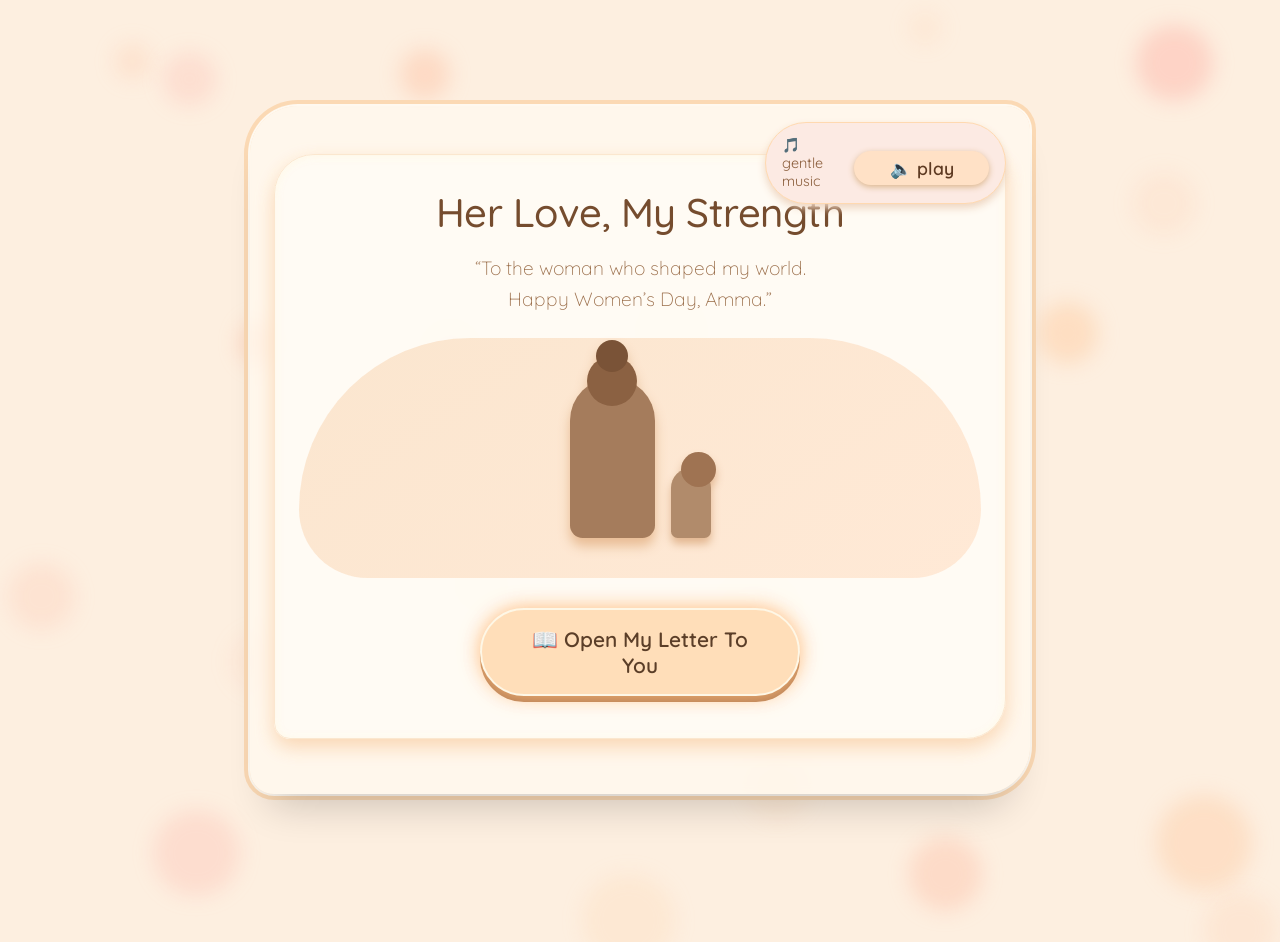
==== index.html @ 69a69ead "Final commit" ====
<!DOCTYPE html>
<html lang="en">
<head>
  <meta charset="UTF-8">
  <meta name="viewport" content="width=device-width, initial-scale=1.0">
  <title>Her Love, My Strength · Digital Storybook</title>
  <link rel="preconnect" href="https://fonts.googleapis.com">
  <link rel="preconnect" href="https://fonts.gstatic.com" crossorigin>
  <link href="https://fonts.googleapis.com/css2?family=Quicksand:wght@300;400;500;600;700&display=swap" rel="stylesheet">
  <link rel="stylesheet" href="style.css">
</head>
<body>
  <div class="floating-particles" id="particles"></div>

  <div class="storybook">
    <!-- Music Toggle -->
    <div class="music-toggle">
      <span>🎵 gentle music</span>
      <button id="musicToggleBtn">🔈 play</button>
    </div>

    <!-- Pages Container -->
    <div class="pages-container" id="pagesContainer">
      <!-- LANDING PAGE (Cover) -->
      <div class="page active-page" id="page0">
        <div class="landing">
          <h1 class="title">Her Love, My Strength</h1>
          <div class="subtitle">“To the woman who shaped my world.<br>Happy Women’s Day, Amma.”</div>
          <div class="silhouette scene-cover mother-child-base glow">
            <div class="mother-fig"></div>
            <div class="child-fig" style="height:70px; width:40px;"></div>
          </div>
          <button class="glowing-btn" id="openBookBtn">📖 Open My Letter To You</button>
        </div>
      </div>

      <!-- PAGE 1 – My First Home -->
      <div class="page" id="page1">
        <h2 class="page-title">✧ My First Home</h2>
        <div class="silhouette mother-child-base">
          <div class="mother-fig"></div>
          <div class="child-fig baby-fig"></div>
        </div>
        <div class="story-text">“Before I knew the world, before I knew words, before I knew right from wrong… I knew one thing. Your arms were my first home.”</div>
        <div class="question">💬 What is one thing you remember about me as a baby?</div>
        <input type="text" id="q1" class="memory-input" placeholder="Type your memory here...">
        <button class="next-page-btn" data-next="2">Turn the page →</button>
      </div>

      <!-- PAGE 2 – The Woman Behind My Childhood -->
      <div class="page" id="page2">
        <h2 class="page-title">✧ The Woman Behind My Childhood</h2>
        <div class="silhouette mother-child-base cooking-scene">
          <div class="mother-fig"></div>
          <div class="table-prop"></div>
          <div class="child-fig studying-child"></div>
        </div>
        <div class="story-text">“You were always there. Packing lunches. Fixing uniforms. Helping with homework. But I realize now… you were doing a hundred things while making it look effortless.”</div>
        <div class="question">🌟 Which moment of my childhood made you feel the proudest?</div>
        <input type="text" id="q2" class="memory-input" placeholder="Share a proud memory...">
        <button class="next-page-btn" data-next="3">Turn the page →</button>
      </div>

      <!-- PAGE 3 – My First Teacher -->
      <div class="page" id="page3">
        <h2 class="page-title">✧ My First Teacher</h2>
        <div class="silhouette mother-child-base teacher-scene">
          <div class="mother-fig teaching-mother"></div>
          <div class="book-prop"></div>
          <div class="child-fig learning-child"></div>
        </div>
        <div class="story-text">“You didn't just raise me. You taught me kindness. Patience. Strength. Some lessons were spoken. Some were simply shown.”</div>
        <div class="question">📘 What lesson did you always hope I would learn?</div>
        <input type="text" id="q3" class="memory-input" placeholder="The most important lesson...">
        <button class="next-page-btn" data-next="4">Turn the page →</button>
      </div>

      <!-- PAGE 4 – The Silent Sacrifices -->
      <div class="page" id="page4">
        <h2 class="page-title">✧ The Silent Sacrifices</h2>
        <div class="silhouette">
          <div class="night-scene glow">
            <div class="mother-silhouette-night"></div>
            <div class="child-sleeping"></div>
          </div>
        </div>
        <div class="story-text">“There were things I didn't see. The worries. The sacrifices. The quiet strength. But today I know… your love built my life.”</div>
        <div class="question">🌙 What was the hardest moment while raising me?</div>
        <input type="text" id="q4" class="memory-input" placeholder="Share a difficult moment...">
        <button class="next-page-btn" data-next="5">Turn the page →</button>
      </div>

      <!-- PAGE 5 – Growing Up -->
      <div class="page" id="page5">
        <h2 class="page-title">✧ Growing Up</h2>
        <div class="silhouette mother-child-base growth-scene">
          <div class="mother-fig"></div>
          <div class="child-fig grown-child"></div>
        </div>
        <div class="story-text">“You watched me grow. From small steps to big dreams. Even today… you still stand behind me.”</div>
        <div class="question">🌱 What is one dream you always had for me?</div>
        <input type="text" id="q5" class="memory-input" placeholder="Your dreams for me...">
        <button class="next-page-btn" data-next="6">Turn the page →</button>
      </div>

      <!-- PAGE 6 – The Strength of a Woman -->
      <div class="page" id="page6">
        <h2 class="page-title">✧ The Strength of a Woman</h2>
        <div class="silhouette">
          <div class="mother-fig strong-mother golden-glow"></div>
        </div>
        <div class="story-text">“You are not just my mother. You are strength. Patience. Love. And every day you show me what a strong woman truly means.”</div>
        <div class="question">⚡ What advice would you give me for life?</div>
        <input type="text" id="q6" class="memory-input" placeholder="Your life advice...">
        <button class="next-page-btn" data-next="7">Turn the page →</button>
      </div>

      <!-- PAGE 7 – Thank You -->
      <div class="page" id="page7">
        <h2 class="page-title">✧ Thank You</h2>
        <div class="silhouette mother-child-base sunset-scene">
          <div class="mother-fig"></div>
          <div class="child-fig"></div>
          <div class="sunset-glow"></div>
        </div>
        <div class="story-text">“Thank you for every hug. Every scolding. Every lesson. Every sacrifice. Everything I am today has your love in it.”</div>
        <div class="question">💫 If you had to describe me in three words, what would they be?</div>
        <input type="text" id="q7" class="memory-input" placeholder="Three words that describe me...">
        <button class="next-page-btn" data-next="8">Turn the page →</button>
      </div>

      <!-- FINAL PAGE – Women's Day Message -->
      <div class="page" id="page8">
        <h2 class="final-title">Amma,</h2>
        <div class="silhouette mother-child-base final-scene glow">
          <div class="mother-fig"></div>
          <div class="child-fig"></div>
          <div class="golden-heart"></div>
        </div>
        <div class="final-message">“Today the world celebrates women. But in my world… you have always been the greatest one. Happy Women's Day. Thank you for being my strength, my guide, and my forever home.”</div>
        <button id="sendLoveBtn" class="send-love-btn">💌 Send My Love</button>
        <div id="loveAnimation" class="love-animation-container"></div>
        <button id="spotifySongBtn" class="spotify-button">🎧 Listen to Our Song</button>
        <p class="inspiration-message">You are my inspiration.</p>
      </div>
    </div>
  </div>

  <audio id="bgMusic" loop preload="auto">
    <source src="https://www.soundhelix.com/examples/mp3/SoundHelix-Song-2.mp3" type="audio/mpeg">
  </audio>

  <script src="script.js"></script>
</body>
</html>
---- style.css ----
/* style.css - Digital Storybook for Amma */

* {
  margin: 0;
  padding: 0;
  box-sizing: border-box;
}

body {
  font-family: 'Quicksand', sans-serif;
  background: #fdefe0;
  display: flex;
  justify-content: center;
  align-items: center;
  min-height: 100vh;
  margin: 0;
  padding: 16px;
  transition: background 0.5s ease;
  position: relative;
  overflow-x: hidden;
}

/* Floating Particles Animation */
.floating-particles {
  position: fixed;
  top: 0;
  left: 0;
  width: 100%;
  height: 100%;
  pointer-events: none;
  z-index: 0;
}

.particle {
  position: absolute;
  background: rgba(255, 223, 186, 0.25);
  border-radius: 50%;
  filter: blur(10px);
  animation: float 12s infinite ease-in-out;
}

@keyframes float {
  0% { transform: translateY(0px) translateX(0); }
  50% { transform: translateY(-30px) translateX(15px); }
  100% { transform: translateY(0px) translateX(0); }
}

/* Main Storybook Container */
.storybook {
  max-width: 780px;
  width: 100%;
  background: rgba(255, 250, 240, 0.75);
  backdrop-filter: blur(4px);
  border-radius: 48px 24px 48px 24px;
  box-shadow: 0 30px 40px -20px rgba(0,0,0,0.2), 0 0 0 2px #fff9f0, 0 0 0 6px #fbd9b4;
  padding: 32px 24px;
  position: relative;
  z-index: 10;
  transition: box-shadow 0.3s;
}

/* Music Toggle */
.music-toggle {
  position: absolute;
  top: 16px;
  right: 24px;
  z-index: 15;
  background: #fceae3;
  padding: 8px 16px;
  border-radius: 60px;
  box-shadow: 0 4px 8px #eed5c0;
  font-size: 0.9rem;
  display: flex;
  align-items: center;
  gap: 10px;
  border: 1px solid #ffd9b0;
  color: #8b5e3c;
}

.music-toggle button {
  background: #ffe1c6;
  border: none;
  border-radius: 30px;
  padding: 6px 14px;
  font-weight: 600;
  color: #5e3a22;
  cursor: pointer;
  box-shadow: 0 2px 6px #dbb68c;
  transition: 0.2s;
}

.music-toggle button:hover {
  background: #fecb9e;
  transform: scale(1.05);
}

/* Pages Container & Flip Effect */
.pages-container {
  position: relative;
  min-height: 600px;
  width: 100%;
  margin: 16px 0 8px;
}

.page {
  background: rgba(255, 251, 245, 0.7);
  backdrop-filter: blur(3px);
  border-radius: 40px 16px 40px 16px;
  padding: 32px 24px;
  box-shadow: 0 8px 20px #fad6b3, inset 0 1px 10px #fff9e6;
  border: 1px solid #fbe7cf;
  transition: opacity 0.6s ease, transform 0.6s ease;
  opacity: 0;
  transform: rotateY(4deg) scale(0.98);
  position: absolute;
  width: 100%;
  top: 0;
  left: 0;
  pointer-events: none;
}

.page.active-page {
  opacity: 1;
  transform: rotateY(0) scale(1);
  pointer-events: all;
  position: relative;
  z-index: 5;
}

/* Typography */
h1, h2, .title, .page-title, .final-title {
  font-weight: 500;
  color: #754c2e;
  letter-spacing: -0.5px;
  margin-bottom: 16px;
}

.title {
  font-size: 2.5rem;
  text-align: center;
}

.page-title {
  font-size: 1.8rem;
  border-bottom: 2px dashed #fbd1b0;
  padding-bottom: 8px;
}

.final-title {
  font-size: 2.2rem;
  text-align: center;
  color: #b27d54;
}

.subtitle {
  color: #9b6f4b;
  font-size: 1.2rem;
  font-weight: 300;
  text-align: center;
  margin-bottom: 24px;
  line-height: 1.6;
}

.story-text, .final-message {
  font-size: 1.2rem;
  line-height: 1.7;
  color: #4f3a27;
  margin: 24px 0 20px;
  background: rgba(255, 235, 215, 0.4);
  padding: 24px;
  border-radius: 32px 8px 32px 8px;
  font-style: italic;
}

.final-message {
  background: rgba(253, 225, 195, 0.6);
  font-size: 1.3rem;
  text-align: center;
  border: 2px solid #fbd1b0;
}

.question {
  font-weight: 600;
  color: #855e3a;
  margin: 24px 0 12px;
  font-size: 1.2rem;
}

/* Silhouette Styles */
.silhouette {
  display: flex;
  justify-content: center;
  align-items: center;
  margin: 20px 0 30px;
  min-height: 160px;
  position: relative;
}

.mother-child-base {
  display: flex;
  justify-content: center;
  align-items: flex-end;
  gap: 16px;
  flex-wrap: wrap;
}

.mother-fig {
  width: 85px;
  height: 160px;
  background: #a57c5c;
  border-radius: 100px 100px 30px 30px;
  position: relative;
  filter: drop-shadow(0 8px 6px #e8bc94);
}

.mother-fig::before {
  content: '';
  position: absolute;
  width: 50px;
  height: 50px;
  background: #8b6142;
  border-radius: 50%;
  top: -22px;
  left: 17px;
}

.mother-fig::after {
  content: '';
  position: absolute;
  width: 32px;
  height: 32px;
  background: #7a5337;
  border-radius: 50%;
  top: -38px;
  left: 26px;
}

.child-fig {
  width: 55px;
  height: 110px;
  background: #b18b6b;
  border-radius: 60px 60px 20px 20px;
  position: relative;
  filter: drop-shadow(0 6px 4px #e2b690);
}

.child-fig::before {
  content: '';
  position: absolute;
  width: 35px;
  height: 35px;
  background: #9f7352;
  border-radius: 50%;
  top: -16px;
  left: 10px;
}

.baby-fig {
  height: 70px;
  width: 45px;
}

.studying-child {
  height: 90px;
}

.grown-child {
  height: 140px;
}

/* Scene Specific Styles */
.cooking-scene .table-prop {
  width: 140px;
  height: 15px;
  background: #c9a787;
  border-radius: 20px;
  margin: 0 10px;
  position: relative;
  bottom: 20px;
}

.teacher-scene .book-prop {
  width: 60px;
  height: 40px;
  background: #e5b38e;
  border-radius: 6px;
  margin: 0 8px;
  box-shadow: 2px 2px 0 #c68b5e;
}

.night-scene {
  background: #2a1f16;
  border-radius: 60px;
  padding: 30px 50px;
  display: flex;
  gap: 30px;
  align-items: flex-end;
  position: relative;
  box-shadow: 0 0 30px #fbc49e;
}

.mother-silhouette-night {
  width: 70px;
  height: 130px;
  background: #4a3629;
  border-radius: 40px 40px 20px 20px;
  position: relative;
}

.child-sleeping {
  width: 50px;
  height: 40px;
  background: #5d4232;
  border-radius: 60px 60px 20px 20px;
  position: relative;
  bottom: 0;
}

.sunset-scene {
  position: relative;
}

.sunset-glow {
  position: absolute;
  width: 200px;
  height: 100px;
  background: radial-gradient(circle, #ffb980, transparent);
  bottom: 0;
  z-index: -1;
  border-radius: 50%;
}

.golden-glow {
  box-shadow: 0 0 40px #fdb44b;
}

.golden-heart {
  position: absolute;
  font-size: 3rem;
  animation: heartbeat 1.5s infinite;
}

@keyframes heartbeat {
  0% { transform: scale(1); }
  50% { transform: scale(1.2); }
  100% { transform: scale(1); }
}

/* Glow Animation */
.glow {
  animation: softGlow 3s infinite alternate;
}

@keyframes softGlow {
  0% { filter: drop-shadow(0 0 2px #fbc7a0); }
  100% { filter: drop-shadow(0 0 20px #feb37b); }
}

/* Input Fields */
.memory-input {
  width: 100%;
  padding: 16px 20px;
  border: 2px solid #fbd1b0;
  border-radius: 50px;
  background: #fffbf5;
  font-family: 'Quicksand', sans-serif;
  font-size: 1rem;
  color: #2e1f13;
  outline: none;
  transition: 0.3s;
  margin: 8px 0 16px;
}

.memory-input:focus {
  border-color: #f6ac77;
  box-shadow: 0 0 0 6px #faddc4;
}

.memory-input::placeholder {
  color: #d4b69c;
  font-style: italic;
}

/* Buttons */
button {
  background: #fbd6b7;
  border: 2px solid #fef7e6;
  padding: 16px 32px;
  border-radius: 60px;
  font-size: 1.1rem;
  font-weight: 600;
  color: #5b3e28;
  margin: 20px 0 10px;
  box-shadow: 0 6px 0 #d6a981;
  cursor: pointer;
  transition: 0.1s linear;
  font-family: 'Quicksand', sans-serif;
  width: 100%;
  max-width: 280px;
  display: block;
  margin-left: auto;
  margin-right: auto;
}

button:active {
  transform: translateY(5px);
  box-shadow: 0 1px 0 #d6a981;
}

.next-page-btn {
  background: #ffd9b5;
}

.glowing-btn {
  background: #ffdeb9;
  box-shadow: 0 0 20px #ffba7a, 0 6px 0 #b27d54;
  animation: btnPulse 2s infinite;
  font-size: 1.3rem;
  max-width: 320px;
}

@keyframes btnPulse {
  0% { box-shadow: 0 0 20px #ffbe76, 0 6px 0 #b27d54; }
  50% { box-shadow: 0 0 40px #ffac5c, 0 6px 0 #b27d54; }
}

.send-love-btn {
  background: #fcc9a3;
  font-size: 1.3rem;
  border-color: #fff0de;
}

.spotify-button {
  background: #e8cba0;
  border-color: #dbb282;
  box-shadow: 0 6px 0 #b88d5a;
  margin-top: 16px;
}

.spotify-button:hover {
  background: #f0d4b0;
}

/* Love Animation Container */
.love-animation-container {
  display: flex;
  gap: 20px;
  justify-content: center;
  margin: 24px 0;
  min-height: 80px;
  flex-wrap: wrap;
}

.heart {
  font-size: 2.8rem;
  animation: heartFloat 2s infinite;
  display: inline-block;
}

@keyframes heartFloat {
  0% { transform: translateY(0) scale(1); opacity: 0.8; }
  50% { transform: translateY(-20px) scale(1.3); opacity: 1; }
  100% { transform: translateY(0) scale(1); opacity: 0.8; }
}

/* Inspiration Message */
.inspiration-message {
  text-align: center;
  font-size: 1.3rem;
  color: #9b6f4b;
  margin-top: 24px;
  font-weight: 500;
  font-style: italic;
}

/* Landing Page */
.landing {
  text-align: center;
}

.scene-cover {
  background: linear-gradient(145deg, #fbe6cf, #ffe9d6);
  border-radius: 200px 200px 80px 80px;
  padding: 40px 20px;
}

/* Mobile Responsiveness */
@media (max-width: 560px) {
  .storybook {
    padding: 24px 16px;
  }
  
  .title {
    font-size: 2rem;
  }
  
  .page-title {
    font-size: 1.5rem;
  }
  
  .story-text, .final-message {
    font-size: 1rem;
    padding: 18px;
  }
  
  .question {
    font-size: 1.1rem;
  }
  
  button {
    padding: 14px 24px;
    font-size: 1rem;
    max-width: 240px;
  }
  
  .music-toggle {
    top: 8px;
    right: 12px;
    padding: 4px 12px;
    font-size: 0.8rem;
  }
  
  .mother-fig {
    width: 70px;
    height: 130px;
  }
  
  .child-fig {
    width: 45px;
    height: 90px;
  }
}

/* Tablet Responsiveness */
@media (min-width: 561px) and (max-width: 768px) {
  .storybook {
    max-width: 700px;
  }
  
  .title {
    font-size: 2.2rem;
  }
}

/* Smooth Scrolling */
html {
  scroll-behavior: smooth;
}

/* Custom Selection Color */
::selection {
  background: #fbd1b0;
  color: #5b3e28;
}
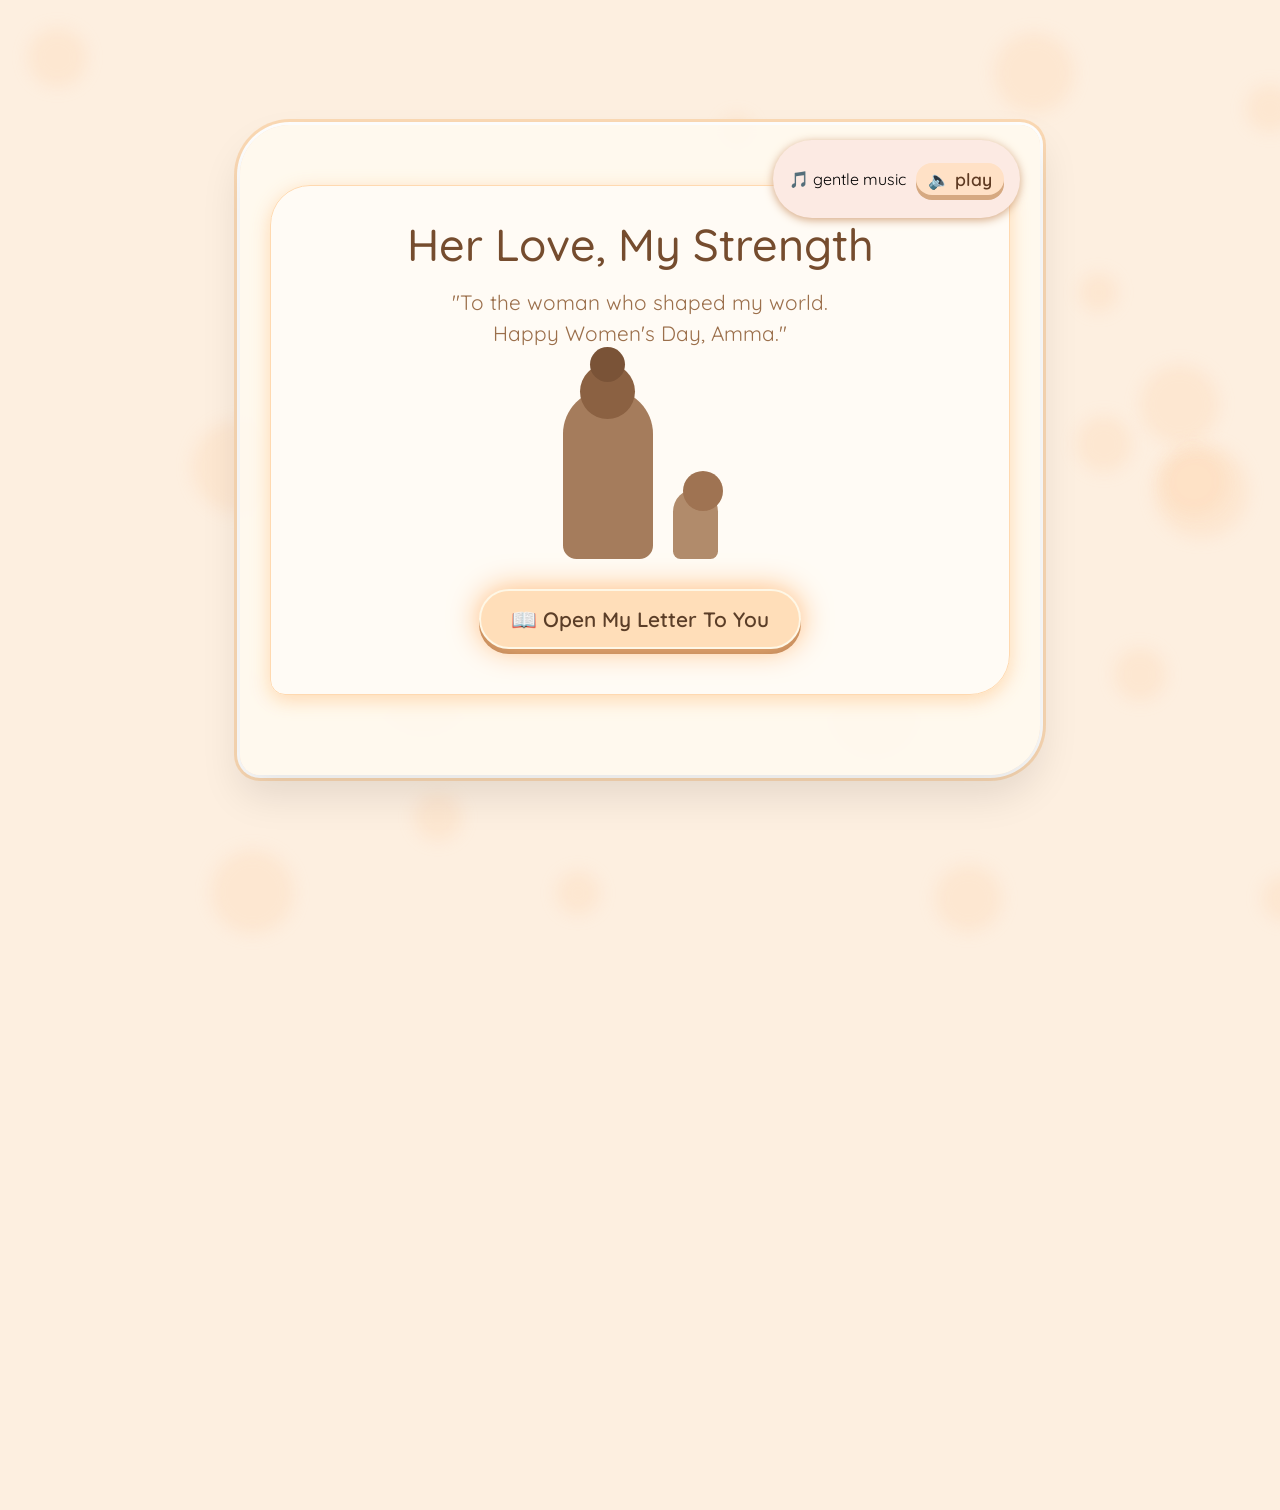
==== commit 825fc31b: "Final commit new" ====
--- a/index.html
+++ b/index.html
@@ -8,6 +8,10 @@
   <link rel="preconnect" href="https://fonts.gstatic.com" crossorigin>
   <link href="https://fonts.googleapis.com/css2?family=Quicksand:wght@300;400;500;600;700&display=swap" rel="stylesheet">
   <link rel="stylesheet" href="style.css">
+  <style>
+    /* Fallback styles in case CSS doesn't load */
+    body { font-family: 'Quicksand', sans-serif; margin: 0; padding: 20px; background: #fdefe0; }
+  </style>
 </head>
 <body>
   <div class="floating-particles" id="particles"></div>
@@ -21,123 +25,119 @@
 
     <!-- Pages Container -->
     <div class="pages-container" id="pagesContainer">
-      <!-- LANDING PAGE (Cover) -->
+      <!-- LANDING PAGE -->
       <div class="page active-page" id="page0">
         <div class="landing">
           <h1 class="title">Her Love, My Strength</h1>
-          <div class="subtitle">“To the woman who shaped my world.<br>Happy Women’s Day, Amma.”</div>
-          <div class="silhouette scene-cover mother-child-base glow">
-            <div class="mother-fig"></div>
-            <div class="child-fig" style="height:70px; width:40px;"></div>
+          <div class="subtitle">"To the woman who shaped my world.<br>Happy Women's Day, Amma."</div>
+          <div class="silhouette-container">
+            <div class="mother-silhouette"></div>
+            <div class="child-silhouette baby"></div>
           </div>
           <button class="glowing-btn" id="openBookBtn">📖 Open My Letter To You</button>
         </div>
       </div>
 
-      <!-- PAGE 1 – My First Home -->
+      <!-- PAGE 1 -->
       <div class="page" id="page1">
         <h2 class="page-title">✧ My First Home</h2>
-        <div class="silhouette mother-child-base">
-          <div class="mother-fig"></div>
-          <div class="child-fig baby-fig"></div>
+        <div class="silhouette-container">
+          <div class="mother-silhouette"></div>
+          <div class="child-silhouette baby"></div>
         </div>
-        <div class="story-text">“Before I knew the world, before I knew words, before I knew right from wrong… I knew one thing. Your arms were my first home.”</div>
+        <div class="story-text">"Before I knew the world, before I knew words, before I knew right from wrong… I knew one thing. Your arms were my first home."</div>
         <div class="question">💬 What is one thing you remember about me as a baby?</div>
         <input type="text" id="q1" class="memory-input" placeholder="Type your memory here...">
         <button class="next-page-btn" data-next="2">Turn the page →</button>
       </div>
 
-      <!-- PAGE 2 – The Woman Behind My Childhood -->
+      <!-- PAGE 2 -->
       <div class="page" id="page2">
         <h2 class="page-title">✧ The Woman Behind My Childhood</h2>
-        <div class="silhouette mother-child-base cooking-scene">
-          <div class="mother-fig"></div>
+        <div class="silhouette-container cooking-scene">
+          <div class="mother-silhouette cooking"></div>
           <div class="table-prop"></div>
-          <div class="child-fig studying-child"></div>
+          <div class="child-silhouette studying"></div>
         </div>
-        <div class="story-text">“You were always there. Packing lunches. Fixing uniforms. Helping with homework. But I realize now… you were doing a hundred things while making it look effortless.”</div>
+        <div class="story-text">"You were always there. Packing lunches. Fixing uniforms. Helping with homework. But I realize now… you were doing a hundred things while making it look effortless."</div>
         <div class="question">🌟 Which moment of my childhood made you feel the proudest?</div>
         <input type="text" id="q2" class="memory-input" placeholder="Share a proud memory...">
         <button class="next-page-btn" data-next="3">Turn the page →</button>
       </div>
 
-      <!-- PAGE 3 – My First Teacher -->
+      <!-- PAGE 3 -->
       <div class="page" id="page3">
         <h2 class="page-title">✧ My First Teacher</h2>
-        <div class="silhouette mother-child-base teacher-scene">
-          <div class="mother-fig teaching-mother"></div>
+        <div class="silhouette-container teacher-scene">
+          <div class="mother-silhouette teaching"></div>
           <div class="book-prop"></div>
-          <div class="child-fig learning-child"></div>
+          <div class="child-silhouette learning"></div>
         </div>
-        <div class="story-text">“You didn't just raise me. You taught me kindness. Patience. Strength. Some lessons were spoken. Some were simply shown.”</div>
+        <div class="story-text">"You didn't just raise me. You taught me kindness. Patience. Strength. Some lessons were spoken. Some were simply shown."</div>
         <div class="question">📘 What lesson did you always hope I would learn?</div>
         <input type="text" id="q3" class="memory-input" placeholder="The most important lesson...">
         <button class="next-page-btn" data-next="4">Turn the page →</button>
       </div>
 
-      <!-- PAGE 4 – The Silent Sacrifices -->
+      <!-- PAGE 4 -->
       <div class="page" id="page4">
         <h2 class="page-title">✧ The Silent Sacrifices</h2>
-        <div class="silhouette">
-          <div class="night-scene glow">
-            <div class="mother-silhouette-night"></div>
-            <div class="child-sleeping"></div>
-          </div>
+        <div class="silhouette-container night-scene">
+          <div class="mother-silhouette night"></div>
+          <div class="child-silhouette sleeping"></div>
         </div>
-        <div class="story-text">“There were things I didn't see. The worries. The sacrifices. The quiet strength. But today I know… your love built my life.”</div>
+        <div class="story-text">"There were things I didn't see. The worries. The sacrifices. The quiet strength. But today I know… your love built my life."</div>
         <div class="question">🌙 What was the hardest moment while raising me?</div>
         <input type="text" id="q4" class="memory-input" placeholder="Share a difficult moment...">
         <button class="next-page-btn" data-next="5">Turn the page →</button>
       </div>
 
-      <!-- PAGE 5 – Growing Up -->
+      <!-- PAGE 5 -->
       <div class="page" id="page5">
         <h2 class="page-title">✧ Growing Up</h2>
-        <div class="silhouette mother-child-base growth-scene">
-          <div class="mother-fig"></div>
-          <div class="child-fig grown-child"></div>
+        <div class="silhouette-container growth-scene">
+          <div class="mother-silhouette"></div>
+          <div class="child-silhouette grown"></div>
         </div>
-        <div class="story-text">“You watched me grow. From small steps to big dreams. Even today… you still stand behind me.”</div>
+        <div class="story-text">"You watched me grow. From small steps to big dreams. Even today… you still stand behind me."</div>
         <div class="question">🌱 What is one dream you always had for me?</div>
         <input type="text" id="q5" class="memory-input" placeholder="Your dreams for me...">
         <button class="next-page-btn" data-next="6">Turn the page →</button>
       </div>
 
-      <!-- PAGE 6 – The Strength of a Woman -->
+      <!-- PAGE 6 -->
       <div class="page" id="page6">
         <h2 class="page-title">✧ The Strength of a Woman</h2>
-        <div class="silhouette">
-          <div class="mother-fig strong-mother golden-glow"></div>
+        <div class="silhouette-container">
+          <div class="mother-silhouette strong glow-effect"></div>
         </div>
-        <div class="story-text">“You are not just my mother. You are strength. Patience. Love. And every day you show me what a strong woman truly means.”</div>
+        <div class="story-text">"You are not just my mother. You are strength. Patience. Love. And every day you show me what a strong woman truly means."</div>
         <div class="question">⚡ What advice would you give me for life?</div>
         <input type="text" id="q6" class="memory-input" placeholder="Your life advice...">
         <button class="next-page-btn" data-next="7">Turn the page →</button>
       </div>
 
-      <!-- PAGE 7 – Thank You -->
+      <!-- PAGE 7 -->
       <div class="page" id="page7">
         <h2 class="page-title">✧ Thank You</h2>
-        <div class="silhouette mother-child-base sunset-scene">
-          <div class="mother-fig"></div>
-          <div class="child-fig"></div>
-          <div class="sunset-glow"></div>
+        <div class="silhouette-container sunset-scene">
+          <div class="mother-silhouette"></div>
+          <div class="child-silhouette"></div>
         </div>
-        <div class="story-text">“Thank you for every hug. Every scolding. Every lesson. Every sacrifice. Everything I am today has your love in it.”</div>
+        <div class="story-text">"Thank you for every hug. Every scolding. Every lesson. Every sacrifice. Everything I am today has your love in it."</div>
         <div class="question">💫 If you had to describe me in three words, what would they be?</div>
         <input type="text" id="q7" class="memory-input" placeholder="Three words that describe me...">
         <button class="next-page-btn" data-next="8">Turn the page →</button>
       </div>
 
-      <!-- FINAL PAGE – Women's Day Message -->
+      <!-- FINAL PAGE -->
       <div class="page" id="page8">
         <h2 class="final-title">Amma,</h2>
-        <div class="silhouette mother-child-base final-scene glow">
-          <div class="mother-fig"></div>
-          <div class="child-fig"></div>
-          <div class="golden-heart"></div>
+        <div class="silhouette-container final-scene">
+          <div class="mother-silhouette"></div>
+          <div class="child-silhouette"></div>
         </div>
-        <div class="final-message">“Today the world celebrates women. But in my world… you have always been the greatest one. Happy Women's Day. Thank you for being my strength, my guide, and my forever home.”</div>
+        <div class="final-message">"Today the world celebrates women. But in my world… you have always been the greatest one. Happy Women's Day. Thank you for being my strength, my guide, and my forever home."</div>
         <button id="sendLoveBtn" class="send-love-btn">💌 Send My Love</button>
         <div id="loveAnimation" class="love-animation-container"></div>
         <button id="spotifySongBtn" class="spotify-button">🎧 Listen to Our Song</button>
--- a/style.css
+++ b/style.css
@@ -14,13 +14,10 @@
   align-items: center;
   min-height: 100vh;
   margin: 0;
-  padding: 16px;
-  transition: background 0.5s ease;
-  position: relative;
-  overflow-x: hidden;
-}
-
-/* Floating Particles Animation */
+  padding: 20px;
+}
+
+/* Floating Particles */
 .floating-particles {
   position: fixed;
   top: 0;
@@ -33,434 +30,312 @@
 
 .particle {
   position: absolute;
-  background: rgba(255, 223, 186, 0.25);
+  background: rgba(255, 200, 150, 0.2);
   border-radius: 50%;
-  filter: blur(10px);
-  animation: float 12s infinite ease-in-out;
+  filter: blur(8px);
+  animation: float 15s infinite ease-in-out;
 }
 
 @keyframes float {
-  0% { transform: translateY(0px) translateX(0); }
-  50% { transform: translateY(-30px) translateX(15px); }
-  100% { transform: translateY(0px) translateX(0); }
-}
-
-/* Main Storybook Container */
+  0%, 100% { transform: translateY(0) translateX(0); }
+  50% { transform: translateY(-40px) translateX(20px); }
+}
+
+/* Main Container */
 .storybook {
-  max-width: 780px;
+  max-width: 800px;
   width: 100%;
-  background: rgba(255, 250, 240, 0.75);
-  backdrop-filter: blur(4px);
-  border-radius: 48px 24px 48px 24px;
-  box-shadow: 0 30px 40px -20px rgba(0,0,0,0.2), 0 0 0 2px #fff9f0, 0 0 0 6px #fbd9b4;
-  padding: 32px 24px;
+  background: rgba(255, 250, 240, 0.9);
+  backdrop-filter: blur(5px);
+  border-radius: 50px 20px 50px 20px;
+  box-shadow: 0 20px 40px rgba(0,0,0,0.1), 0 0 0 3px #fff, 0 0 0 6px #fbd9b4;
+  padding: 40px 30px;
   position: relative;
   z-index: 10;
-  transition: box-shadow 0.3s;
 }
 
 /* Music Toggle */
 .music-toggle {
   position: absolute;
-  top: 16px;
-  right: 24px;
-  z-index: 15;
+  top: 15px;
+  right: 20px;
   background: #fceae3;
   padding: 8px 16px;
-  border-radius: 60px;
-  box-shadow: 0 4px 8px #eed5c0;
-  font-size: 0.9rem;
+  border-radius: 40px;
+  box-shadow: 0 2px 10px #d4a67f;
   display: flex;
   align-items: center;
   gap: 10px;
-  border: 1px solid #ffd9b0;
-  color: #8b5e3c;
+  z-index: 20;
 }
 
 .music-toggle button {
   background: #ffe1c6;
   border: none;
+  padding: 5px 12px;
   border-radius: 30px;
-  padding: 6px 14px;
+  cursor: pointer;
   font-weight: 600;
   color: #5e3a22;
-  cursor: pointer;
-  box-shadow: 0 2px 6px #dbb68c;
-  transition: 0.2s;
-}
-
-.music-toggle button:hover {
-  background: #fecb9e;
-  transform: scale(1.05);
-}
-
-/* Pages Container & Flip Effect */
+}
+
+/* Pages */
 .pages-container {
   position: relative;
-  min-height: 600px;
+  min-height: 550px;
+  margin-top: 20px;
+}
+
+.page {
+  background: rgba(255, 251, 245, 0.9);
+  border-radius: 40px 15px 40px 15px;
+  padding: 30px 25px;
+  box-shadow: 0 5px 20px #ffd9b0;
+  border: 1px solid #ffd9b0;
+  opacity: 0;
+  position: absolute;
   width: 100%;
-  margin: 16px 0 8px;
-}
-
-.page {
-  background: rgba(255, 251, 245, 0.7);
-  backdrop-filter: blur(3px);
-  border-radius: 40px 16px 40px 16px;
-  padding: 32px 24px;
-  box-shadow: 0 8px 20px #fad6b3, inset 0 1px 10px #fff9e6;
-  border: 1px solid #fbe7cf;
-  transition: opacity 0.6s ease, transform 0.6s ease;
-  opacity: 0;
-  transform: rotateY(4deg) scale(0.98);
-  position: absolute;
-  width: 100%;
-  top: 0;
-  left: 0;
+  transition: opacity 0.5s ease;
   pointer-events: none;
 }
 
 .page.active-page {
   opacity: 1;
-  transform: rotateY(0) scale(1);
   pointer-events: all;
   position: relative;
-  z-index: 5;
 }
 
 /* Typography */
-h1, h2, .title, .page-title, .final-title {
+.title {
+  font-size: 2.8rem;
+  color: #754c2e;
+  text-align: center;
+  margin-bottom: 15px;
   font-weight: 500;
+}
+
+.subtitle {
+  font-size: 1.3rem;
+  color: #9b6f4b;
+  text-align: center;
+  margin-bottom: 30px;
+  line-height: 1.5;
+}
+
+.page-title {
+  font-size: 2rem;
   color: #754c2e;
-  letter-spacing: -0.5px;
-  margin-bottom: 16px;
-}
-
-.title {
+  margin-bottom: 25px;
+  border-bottom: 2px dashed #fbd1b0;
+  padding-bottom: 10px;
+}
+
+.final-title {
   font-size: 2.5rem;
+  color: #b27d54;
   text-align: center;
-}
-
-.page-title {
-  font-size: 1.8rem;
-  border-bottom: 2px dashed #fbd1b0;
-  padding-bottom: 8px;
-}
-
-.final-title {
-  font-size: 2.2rem;
-  text-align: center;
-  color: #b27d54;
-}
-
-.subtitle {
-  color: #9b6f4b;
-  font-size: 1.2rem;
-  font-weight: 300;
-  text-align: center;
-  margin-bottom: 24px;
-  line-height: 1.6;
+  margin-bottom: 25px;
 }
 
 .story-text, .final-message {
   font-size: 1.2rem;
   line-height: 1.7;
   color: #4f3a27;
-  margin: 24px 0 20px;
-  background: rgba(255, 235, 215, 0.4);
-  padding: 24px;
-  border-radius: 32px 8px 32px 8px;
+  background: rgba(255, 235, 215, 0.5);
+  padding: 25px;
+  border-radius: 30px 10px 30px 10px;
+  margin: 25px 0;
   font-style: italic;
 }
 
 .final-message {
-  background: rgba(253, 225, 195, 0.6);
-  font-size: 1.3rem;
-  text-align: center;
-  border: 2px solid #fbd1b0;
+  background: #ffe9d9;
+  font-size: 1.3rem;
 }
 
 .question {
+  font-size: 1.2rem;
   font-weight: 600;
   color: #855e3a;
-  margin: 24px 0 12px;
-  font-size: 1.2rem;
-}
-
-/* Silhouette Styles */
-.silhouette {
-  display: flex;
-  justify-content: center;
-  align-items: center;
-  margin: 20px 0 30px;
-  min-height: 160px;
-  position: relative;
-}
-
-.mother-child-base {
+  margin: 20px 0 10px;
+}
+
+/* Silhouettes */
+.silhouette-container {
   display: flex;
   justify-content: center;
   align-items: flex-end;
-  gap: 16px;
-  flex-wrap: wrap;
-}
-
-.mother-fig {
-  width: 85px;
-  height: 160px;
+  gap: 20px;
+  margin: 30px 0;
+  min-height: 180px;
+}
+
+.mother-silhouette {
+  width: 90px;
+  height: 170px;
   background: #a57c5c;
   border-radius: 100px 100px 30px 30px;
   position: relative;
-  filter: drop-shadow(0 8px 6px #e8bc94);
-}
-
-.mother-fig::before {
+}
+
+.mother-silhouette::before {
   content: '';
   position: absolute;
-  width: 50px;
-  height: 50px;
+  width: 55px;
+  height: 55px;
   background: #8b6142;
   border-radius: 50%;
-  top: -22px;
+  top: -25px;
   left: 17px;
 }
 
-.mother-fig::after {
+.mother-silhouette::after {
   content: '';
   position: absolute;
-  width: 32px;
-  height: 32px;
+  width: 35px;
+  height: 35px;
   background: #7a5337;
   border-radius: 50%;
-  top: -38px;
-  left: 26px;
-}
-
-.child-fig {
-  width: 55px;
-  height: 110px;
+  top: -42px;
+  left: 27px;
+}
+
+.child-silhouette {
+  width: 60px;
+  height: 120px;
   background: #b18b6b;
   border-radius: 60px 60px 20px 20px;
   position: relative;
-  filter: drop-shadow(0 6px 4px #e2b690);
-}
-
-.child-fig::before {
+}
+
+.child-silhouette::before {
   content: '';
   position: absolute;
-  width: 35px;
-  height: 35px;
+  width: 40px;
+  height: 40px;
   background: #9f7352;
   border-radius: 50%;
-  top: -16px;
+  top: -18px;
   left: 10px;
 }
 
-.baby-fig {
-  height: 70px;
-  width: 45px;
-}
-
-.studying-child {
-  height: 90px;
-}
-
-.grown-child {
-  height: 140px;
-}
-
-/* Scene Specific Styles */
-.cooking-scene .table-prop {
-  width: 140px;
+/* Silhouette Variations */
+.child-silhouette.baby { height: 70px; width: 45px; }
+.child-silhouette.studying { height: 90px; }
+.child-silhouette.grown { height: 150px; }
+
+.mother-silhouette.cooking { height: 150px; }
+.mother-silhouette.strong { box-shadow: 0 0 30px gold; }
+
+/* Scene Props */
+.table-prop {
+  width: 150px;
   height: 15px;
   background: #c9a787;
   border-radius: 20px;
   margin: 0 10px;
-  position: relative;
-  bottom: 20px;
-}
-
-.teacher-scene .book-prop {
+}
+
+.book-prop {
   width: 60px;
   height: 40px;
   background: #e5b38e;
-  border-radius: 6px;
-  margin: 0 8px;
-  box-shadow: 2px 2px 0 #c68b5e;
-}
-
+  border-radius: 5px;
+  box-shadow: 3px 3px 0 #c68b5e;
+}
+
+/* Night Scene */
 .night-scene {
   background: #2a1f16;
-  border-radius: 60px;
-  padding: 30px 50px;
-  display: flex;
-  gap: 30px;
-  align-items: flex-end;
-  position: relative;
-  box-shadow: 0 0 30px #fbc49e;
-}
-
-.mother-silhouette-night {
-  width: 70px;
-  height: 130px;
-  background: #4a3629;
-  border-radius: 40px 40px 20px 20px;
-  position: relative;
-}
-
-.child-sleeping {
-  width: 50px;
-  height: 40px;
-  background: #5d4232;
-  border-radius: 60px 60px 20px 20px;
-  position: relative;
-  bottom: 0;
-}
-
-.sunset-scene {
-  position: relative;
-}
-
-.sunset-glow {
-  position: absolute;
-  width: 200px;
-  height: 100px;
-  background: radial-gradient(circle, #ffb980, transparent);
-  bottom: 0;
-  z-index: -1;
-  border-radius: 50%;
-}
-
-.golden-glow {
-  box-shadow: 0 0 40px #fdb44b;
-}
-
-.golden-heart {
-  position: absolute;
-  font-size: 3rem;
-  animation: heartbeat 1.5s infinite;
-}
-
-@keyframes heartbeat {
-  0% { transform: scale(1); }
-  50% { transform: scale(1.2); }
-  100% { transform: scale(1); }
-}
-
-/* Glow Animation */
-.glow {
-  animation: softGlow 3s infinite alternate;
-}
-
-@keyframes softGlow {
-  0% { filter: drop-shadow(0 0 2px #fbc7a0); }
-  100% { filter: drop-shadow(0 0 20px #feb37b); }
+  padding: 30px;
+  border-radius: 50px;
 }
 
 /* Input Fields */
 .memory-input {
   width: 100%;
-  padding: 16px 20px;
+  padding: 15px 20px;
   border: 2px solid #fbd1b0;
   border-radius: 50px;
-  background: #fffbf5;
   font-family: 'Quicksand', sans-serif;
   font-size: 1rem;
-  color: #2e1f13;
+  margin: 10px 0;
+  background: #fffbf5;
+}
+
+.memory-input:focus {
   outline: none;
-  transition: 0.3s;
-  margin: 8px 0 16px;
-}
-
-.memory-input:focus {
   border-color: #f6ac77;
-  box-shadow: 0 0 0 6px #faddc4;
-}
-
-.memory-input::placeholder {
-  color: #d4b69c;
-  font-style: italic;
+  box-shadow: 0 0 0 4px #ffe4d0;
 }
 
 /* Buttons */
 button {
   background: #fbd6b7;
   border: 2px solid #fef7e6;
-  padding: 16px 32px;
+  padding: 15px 30px;
   border-radius: 60px;
   font-size: 1.1rem;
   font-weight: 600;
   color: #5b3e28;
-  margin: 20px 0 10px;
-  box-shadow: 0 6px 0 #d6a981;
+  margin: 15px 0;
+  box-shadow: 0 5px 0 #d6a981;
   cursor: pointer;
-  transition: 0.1s linear;
+  transition: 0.1s;
   font-family: 'Quicksand', sans-serif;
-  width: 100%;
-  max-width: 280px;
+  width: fit-content;
   display: block;
   margin-left: auto;
   margin-right: auto;
 }
 
 button:active {
-  transform: translateY(5px);
+  transform: translateY(4px);
   box-shadow: 0 1px 0 #d6a981;
-}
-
-.next-page-btn {
-  background: #ffd9b5;
 }
 
 .glowing-btn {
   background: #ffdeb9;
-  box-shadow: 0 0 20px #ffba7a, 0 6px 0 #b27d54;
-  animation: btnPulse 2s infinite;
-  font-size: 1.3rem;
-  max-width: 320px;
-}
-
-@keyframes btnPulse {
-  0% { box-shadow: 0 0 20px #ffbe76, 0 6px 0 #b27d54; }
-  50% { box-shadow: 0 0 40px #ffac5c, 0 6px 0 #b27d54; }
+  box-shadow: 0 0 30px #ffba7a, 0 5px 0 #b27d54;
+  animation: pulse 2s infinite;
+  font-size: 1.3rem;
+}
+
+@keyframes pulse {
+  0% { box-shadow: 0 0 20px #ffbe76, 0 5px 0 #b27d54; }
+  50% { box-shadow: 0 0 40px #ffac5c, 0 5px 0 #b27d54; }
 }
 
 .send-love-btn {
   background: #fcc9a3;
   font-size: 1.3rem;
-  border-color: #fff0de;
 }
 
 .spotify-button {
   background: #e8cba0;
   border-color: #dbb282;
-  box-shadow: 0 6px 0 #b88d5a;
-  margin-top: 16px;
-}
-
-.spotify-button:hover {
-  background: #f0d4b0;
-}
-
-/* Love Animation Container */
+  box-shadow: 0 5px 0 #b88d5a;
+}
+
+/* Love Animation */
 .love-animation-container {
   display: flex;
+  justify-content: center;
   gap: 20px;
-  justify-content: center;
-  margin: 24px 0;
+  margin: 20px 0;
   min-height: 80px;
   flex-wrap: wrap;
 }
 
 .heart {
-  font-size: 2.8rem;
-  animation: heartFloat 2s infinite;
+  font-size: 2.5rem;
+  animation: floatHeart 2s infinite;
   display: inline-block;
 }
 
-@keyframes heartFloat {
-  0% { transform: translateY(0) scale(1); opacity: 0.8; }
-  50% { transform: translateY(-20px) scale(1.3); opacity: 1; }
-  100% { transform: translateY(0) scale(1); opacity: 0.8; }
+@keyframes floatHeart {
+  0%, 100% { transform: translateY(0) scale(1); }
+  50% { transform: translateY(-20px) scale(1.2); }
 }
 
 /* Inspiration Message */
@@ -468,87 +343,26 @@
   text-align: center;
   font-size: 1.3rem;
   color: #9b6f4b;
-  margin-top: 24px;
-  font-weight: 500;
+  margin-top: 20px;
   font-style: italic;
 }
 
-/* Landing Page */
-.landing {
-  text-align: center;
-}
-
-.scene-cover {
-  background: linear-gradient(145deg, #fbe6cf, #ffe9d6);
-  border-radius: 200px 200px 80px 80px;
-  padding: 40px 20px;
-}
-
-/* Mobile Responsiveness */
-@media (max-width: 560px) {
-  .storybook {
-    padding: 24px 16px;
-  }
-  
-  .title {
-    font-size: 2rem;
-  }
-  
-  .page-title {
-    font-size: 1.5rem;
-  }
-  
-  .story-text, .final-message {
-    font-size: 1rem;
-    padding: 18px;
-  }
-  
-  .question {
-    font-size: 1.1rem;
-  }
-  
-  button {
-    padding: 14px 24px;
-    font-size: 1rem;
-    max-width: 240px;
-  }
-  
-  .music-toggle {
-    top: 8px;
-    right: 12px;
-    padding: 4px 12px;
-    font-size: 0.8rem;
-  }
-  
-  .mother-fig {
-    width: 70px;
-    height: 130px;
-  }
-  
-  .child-fig {
-    width: 45px;
-    height: 90px;
-  }
-}
-
-/* Tablet Responsiveness */
-@media (min-width: 561px) and (max-width: 768px) {
-  .storybook {
-    max-width: 700px;
-  }
-  
-  .title {
-    font-size: 2.2rem;
-  }
-}
-
-/* Smooth Scrolling */
-html {
-  scroll-behavior: smooth;
-}
-
-/* Custom Selection Color */
-::selection {
-  background: #fbd1b0;
-  color: #5b3e28;
+/* Glow Effect */
+.glow-effect {
+  animation: glow 3s infinite alternate;
+}
+
+@keyframes glow {
+  from { filter: drop-shadow(0 0 5px #fbc7a0); }
+  to { filter: drop-shadow(0 0 20px #feb37b); }
+}
+
+/* Mobile Responsive */
+@media (max-width: 600px) {
+  .storybook { padding: 30px 15px; }
+  .title { font-size: 2.2rem; }
+  .page-title { font-size: 1.6rem; }
+  .story-text { font-size: 1rem; padding: 20px; }
+  button { padding: 12px 24px; font-size: 1rem; }
+  .music-toggle { top: 10px; right: 10px; padding: 5px 10px; }
 }
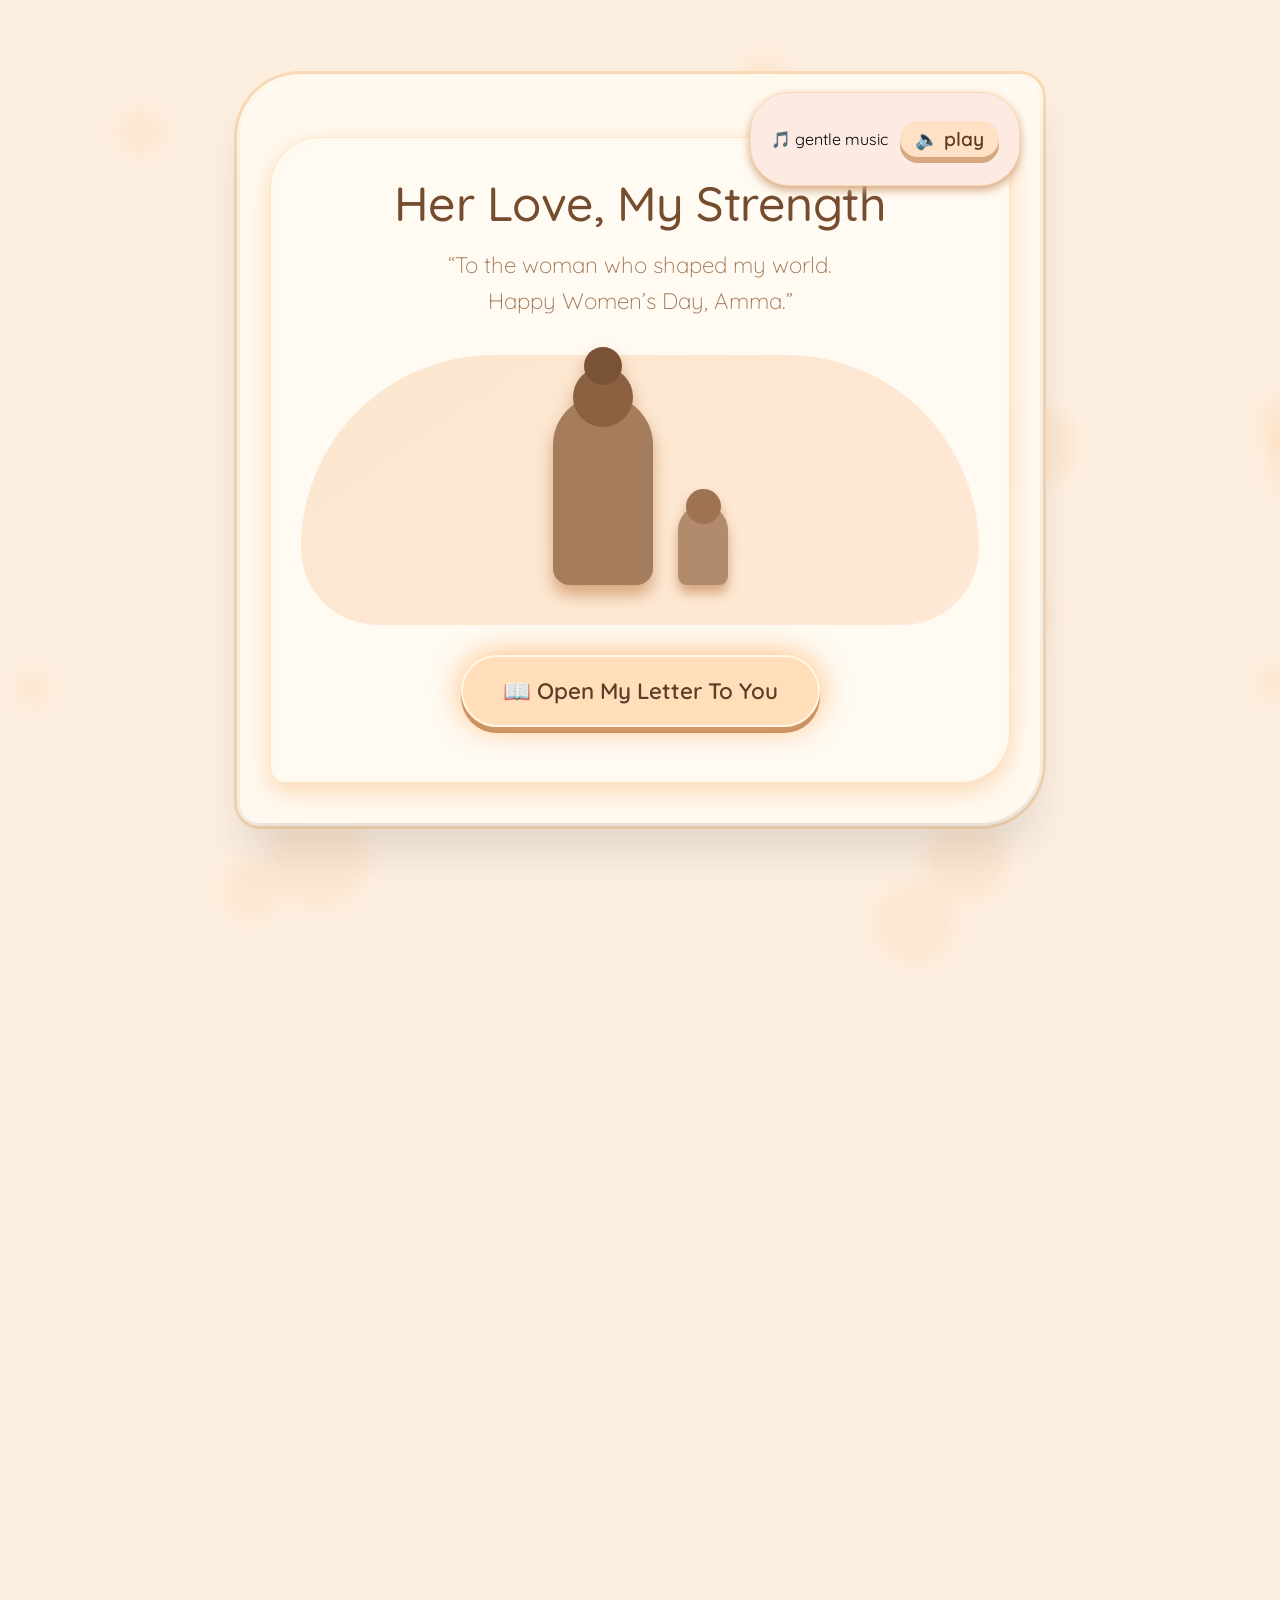
==== commit 09c39502: "Final commit new2" ====
--- a/index.html
+++ b/index.html
@@ -7,10 +7,434 @@
   <link rel="preconnect" href="https://fonts.googleapis.com">
   <link rel="preconnect" href="https://fonts.gstatic.com" crossorigin>
   <link href="https://fonts.googleapis.com/css2?family=Quicksand:wght@300;400;500;600;700&display=swap" rel="stylesheet">
-  <link rel="stylesheet" href="style.css">
   <style>
-    /* Fallback styles in case CSS doesn't load */
-    body { font-family: 'Quicksand', sans-serif; margin: 0; padding: 20px; background: #fdefe0; }
+    /* ===== ALL STYLES DIRECTLY IN HTML ===== */
+    * {
+      margin: 0;
+      padding: 0;
+      box-sizing: border-box;
+    }
+
+    body {
+      font-family: 'Quicksand', sans-serif;
+      background: #fdefe0;
+      display: flex;
+      justify-content: center;
+      align-items: center;
+      min-height: 100vh;
+      margin: 0;
+      padding: 16px;
+      position: relative;
+    }
+
+    /* Floating Particles */
+    .floating-particles {
+      position: fixed;
+      top: 0;
+      left: 0;
+      width: 100%;
+      height: 100%;
+      pointer-events: none;
+      z-index: 0;
+    }
+
+    .particle {
+      position: absolute;
+      background: rgba(255, 200, 150, 0.2);
+      border-radius: 50%;
+      filter: blur(8px);
+      animation: floatParticle 15s infinite ease-in-out;
+    }
+
+    @keyframes floatParticle {
+      0%, 100% { transform: translateY(0) translateX(0); }
+      50% { transform: translateY(-40px) translateX(20px); }
+    }
+
+    /* Main Storybook Container */
+    .storybook {
+      max-width: 800px;
+      width: 100%;
+      background: rgba(255, 250, 240, 0.92);
+      backdrop-filter: blur(5px);
+      border-radius: 60px 20px 60px 20px;
+      box-shadow: 0 30px 40px rgba(0,0,0,0.1), 0 0 0 3px #fff9f0, 0 0 0 6px #fbd9b4;
+      padding: 40px 30px;
+      position: relative;
+      z-index: 10;
+    }
+
+    /* Music Toggle */
+    .music-toggle {
+      position: absolute;
+      top: 15px;
+      right: 20px;
+      background: #fceae3;
+      padding: 8px 20px;
+      border-radius: 40px;
+      box-shadow: 0 4px 10px #d4a67f;
+      display: flex;
+      align-items: center;
+      gap: 12px;
+      z-index: 20;
+      border: 1px solid #ffd9b0;
+    }
+
+    .music-toggle button {
+      background: #ffe1c6;
+      border: none;
+      padding: 6px 15px;
+      border-radius: 30px;
+      cursor: pointer;
+      font-weight: 600;
+      color: #5e3a22;
+      font-family: 'Quicksand', sans-serif;
+      transition: 0.2s;
+    }
+
+    .music-toggle button:hover {
+      background: #fecb9e;
+    }
+
+    /* Pages Container */
+    .pages-container {
+      position: relative;
+      min-height: 600px;
+      width: 100%;
+      margin-top: 20px;
+    }
+
+    /* Individual Pages */
+    .page {
+      background: #fffaf2;
+      border-radius: 50px 15px 50px 15px;
+      padding: 35px 30px;
+      box-shadow: 0 8px 25px #fad6b3, inset 0 1px 10px #fff9e6;
+      border: 1px solid #fbe7cf;
+      opacity: 0;
+      position: absolute;
+      width: 100%;
+      transition: opacity 0.6s ease, transform 0.6s ease;
+      transform: rotateY(2deg) scale(0.98);
+      pointer-events: none;
+    }
+
+    .page.active-page {
+      opacity: 1;
+      transform: rotateY(0) scale(1);
+      pointer-events: all;
+      position: relative;
+    }
+
+    /* Typography */
+    h1, .title {
+      font-size: 3rem;
+      color: #754c2e;
+      text-align: center;
+      margin-bottom: 15px;
+      font-weight: 500;
+      letter-spacing: -0.5px;
+    }
+
+    .subtitle {
+      font-size: 1.4rem;
+      color: #9b6f4b;
+      text-align: center;
+      margin-bottom: 35px;
+      line-height: 1.6;
+      font-weight: 300;
+    }
+
+    .page-title {
+      font-size: 2.2rem;
+      color: #754c2e;
+      margin-bottom: 25px;
+      border-bottom: 2px dashed #fbd1b0;
+      padding-bottom: 10px;
+      font-weight: 500;
+    }
+
+    .final-title {
+      font-size: 2.8rem;
+      color: #b27d54;
+      text-align: center;
+      margin-bottom: 25px;
+    }
+
+    .story-text, .final-message {
+      font-size: 1.3rem;
+      line-height: 1.8;
+      color: #4f3a27;
+      background: #fff5e8;
+      padding: 28px;
+      border-radius: 40px 10px 40px 10px;
+      margin: 25px 0;
+      font-style: italic;
+      box-shadow: inset 0 2px 10px #ffe8d6;
+    }
+
+    .final-message {
+      background: #fff0e0;
+      font-size: 1.4rem;
+      text-align: center;
+    }
+
+    .question {
+      font-size: 1.3rem;
+      font-weight: 600;
+      color: #855e3a;
+      margin: 25px 0 15px;
+    }
+
+    /* Silhouettes */
+    .silhouette-container {
+      display: flex;
+      justify-content: center;
+      align-items: flex-end;
+      gap: 25px;
+      margin: 35px 0;
+      min-height: 200px;
+      flex-wrap: wrap;
+    }
+
+    .mother-fig {
+      width: 100px;
+      height: 190px;
+      background: #a57c5c;
+      border-radius: 120px 120px 40px 40px;
+      position: relative;
+      filter: drop-shadow(0 10px 8px #d6a67d);
+    }
+
+    .mother-fig::before {
+      content: '';
+      position: absolute;
+      width: 60px;
+      height: 60px;
+      background: #8b6142;
+      border-radius: 50%;
+      top: -28px;
+      left: 20px;
+    }
+
+    .mother-fig::after {
+      content: '';
+      position: absolute;
+      width: 38px;
+      height: 38px;
+      background: #7a5337;
+      border-radius: 50%;
+      top: -48px;
+      left: 31px;
+    }
+
+    .child-fig {
+      width: 65px;
+      height: 135px;
+      background: #b18b6b;
+      border-radius: 70px 70px 25px 25px;
+      position: relative;
+      filter: drop-shadow(0 8px 6px #d6a67d);
+    }
+
+    .child-fig::before {
+      content: '';
+      position: absolute;
+      width: 42px;
+      height: 42px;
+      background: #9f7352;
+      border-radius: 50%;
+      top: -20px;
+      left: 12px;
+    }
+
+    /* Variations */
+    .child-fig.baby { height: 80px; width: 50px; }
+    .child-fig.baby::before { width: 35px; height: 35px; top: -16px; left: 8px; }
+    
+    .child-fig.studying { height: 100px; }
+    .child-fig.grown { height: 160px; }
+    
+    .mother-fig.cooking { height: 170px; }
+
+    /* Props */
+    .table-prop {
+      width: 160px;
+      height: 18px;
+      background: #c9a787;
+      border-radius: 20px;
+      margin: 0 15px;
+      box-shadow: 0 5px 0 #a88666;
+    }
+
+    .book-prop {
+      width: 70px;
+      height: 45px;
+      background: #e5b38e;
+      border-radius: 6px;
+      box-shadow: 4px 4px 0 #c68b5e, 8px 8px 0 #a56f4a;
+    }
+
+    /* Night Scene */
+    .night-scene {
+      background: #2a1f16;
+      padding: 35px;
+      border-radius: 60px;
+      display: inline-block;
+    }
+
+    .night-scene .mother-fig {
+      background: #5d4a3a;
+    }
+    
+    .night-scene .child-fig {
+      background: #6e5542;
+    }
+
+    /* Glow Effect */
+    .glow {
+      animation: softGlow 3s infinite alternate;
+    }
+
+    @keyframes softGlow {
+      0% { filter: drop-shadow(0 0 5px #fbc7a0); }
+      100% { filter: drop-shadow(0 0 30px #feb37b); }
+    }
+
+    .strong-glow {
+      box-shadow: 0 0 40px #fdb44b;
+    }
+
+    /* Input Fields */
+    .memory-input {
+      width: 100%;
+      padding: 18px 25px;
+      border: 2px solid #fbd1b0;
+      border-radius: 60px;
+      font-family: 'Quicksand', sans-serif;
+      font-size: 1.1rem;
+      margin: 15px 0;
+      background: #fffbf5;
+      transition: 0.3s;
+    }
+
+    .memory-input:focus {
+      outline: none;
+      border-color: #f6ac77;
+      box-shadow: 0 0 0 6px #ffe4d0;
+    }
+
+    .memory-input::placeholder {
+      color: #d4b69c;
+      font-style: italic;
+    }
+
+    /* Buttons */
+    button {
+      background: #fbd6b7;
+      border: 2px solid #fef7e6;
+      padding: 18px 35px;
+      border-radius: 70px;
+      font-size: 1.2rem;
+      font-weight: 600;
+      color: #5b3e28;
+      margin: 20px 0;
+      box-shadow: 0 6px 0 #d6a981;
+      cursor: pointer;
+      transition: 0.1s linear;
+      font-family: 'Quicksand', sans-serif;
+      width: fit-content;
+      display: block;
+      margin-left: auto;
+      margin-right: auto;
+    }
+
+    button:active {
+      transform: translateY(5px);
+      box-shadow: 0 1px 0 #d6a981;
+    }
+
+    .glowing-btn {
+      background: #ffdeb9;
+      box-shadow: 0 0 30px #ffba7a, 0 6px 0 #b27d54;
+      animation: btnPulse 2s infinite;
+      font-size: 1.4rem;
+      padding: 20px 40px;
+    }
+
+    @keyframes btnPulse {
+      0% { box-shadow: 0 0 20px #ffbe76, 0 6px 0 #b27d54; }
+      50% { box-shadow: 0 0 50px #ffac5c, 0 6px 0 #b27d54; }
+    }
+
+    .send-love-btn {
+      background: #fcc9a3;
+      font-size: 1.4rem;
+    }
+
+    .spotify-button {
+      background: #e8cba0;
+      border-color: #dbb282;
+      box-shadow: 0 6px 0 #b88d5a;
+    }
+
+    .spotify-button:hover {
+      background: #f0d4b0;
+    }
+
+    /* Love Animation */
+    .love-animation-container {
+      display: flex;
+      justify-content: center;
+      gap: 25px;
+      margin: 25px 0;
+      min-height: 100px;
+      flex-wrap: wrap;
+    }
+
+    .heart {
+      font-size: 3rem;
+      animation: floatHeart 2s infinite;
+      display: inline-block;
+    }
+
+    @keyframes floatHeart {
+      0%, 100% { transform: translateY(0) scale(1); }
+      50% { transform: translateY(-25px) scale(1.3); }
+    }
+
+    /* Inspiration Message */
+    .inspiration-message {
+      text-align: center;
+      font-size: 1.4rem;
+      color: #9b6f4b;
+      margin-top: 25px;
+      font-style: italic;
+    }
+
+    /* Landing Page Special */
+    .landing {
+      text-align: center;
+    }
+
+    .cover-scene {
+      background: linear-gradient(145deg, #fbe6cf, #ffe9d6);
+      border-radius: 250px 250px 100px 100px;
+      padding: 40px 20px;
+      margin: 30px 0;
+    }
+
+    /* Mobile Responsive */
+    @media (max-width: 600px) {
+      .storybook { padding: 30px 15px; }
+      h1, .title { font-size: 2.4rem; }
+      .page-title { font-size: 1.8rem; }
+      .story-text { font-size: 1.1rem; padding: 20px; }
+      button { padding: 15px 25px; font-size: 1.1rem; }
+      .music-toggle { top: 10px; right: 10px; padding: 5px 12px; }
+      .mother-fig { width: 80px; height: 150px; }
+      .child-fig { width: 55px; height: 115px; }
+    }
   </style>
 </head>
 <body>
@@ -25,119 +449,119 @@
 
     <!-- Pages Container -->
     <div class="pages-container" id="pagesContainer">
-      <!-- LANDING PAGE -->
+      <!-- LANDING PAGE (Cover) -->
       <div class="page active-page" id="page0">
         <div class="landing">
           <h1 class="title">Her Love, My Strength</h1>
-          <div class="subtitle">"To the woman who shaped my world.<br>Happy Women's Day, Amma."</div>
-          <div class="silhouette-container">
-            <div class="mother-silhouette"></div>
-            <div class="child-silhouette baby"></div>
+          <div class="subtitle">“To the woman who shaped my world.<br>Happy Women’s Day, Amma.”</div>
+          <div class="silhouette-container cover-scene glow">
+            <div class="mother-fig"></div>
+            <div class="child-fig baby"></div>
           </div>
           <button class="glowing-btn" id="openBookBtn">📖 Open My Letter To You</button>
         </div>
       </div>
 
-      <!-- PAGE 1 -->
+      <!-- PAGE 1 – My First Home -->
       <div class="page" id="page1">
         <h2 class="page-title">✧ My First Home</h2>
         <div class="silhouette-container">
-          <div class="mother-silhouette"></div>
-          <div class="child-silhouette baby"></div>
-        </div>
-        <div class="story-text">"Before I knew the world, before I knew words, before I knew right from wrong… I knew one thing. Your arms were my first home."</div>
+          <div class="mother-fig"></div>
+          <div class="child-fig baby"></div>
+        </div>
+        <div class="story-text">“Before I knew the world, before I knew words, before I knew right from wrong… I knew one thing. Your arms were my first home.”</div>
         <div class="question">💬 What is one thing you remember about me as a baby?</div>
         <input type="text" id="q1" class="memory-input" placeholder="Type your memory here...">
         <button class="next-page-btn" data-next="2">Turn the page →</button>
       </div>
 
-      <!-- PAGE 2 -->
+      <!-- PAGE 2 – The Woman Behind My Childhood -->
       <div class="page" id="page2">
         <h2 class="page-title">✧ The Woman Behind My Childhood</h2>
-        <div class="silhouette-container cooking-scene">
-          <div class="mother-silhouette cooking"></div>
+        <div class="silhouette-container">
+          <div class="mother-fig cooking"></div>
           <div class="table-prop"></div>
-          <div class="child-silhouette studying"></div>
-        </div>
-        <div class="story-text">"You were always there. Packing lunches. Fixing uniforms. Helping with homework. But I realize now… you were doing a hundred things while making it look effortless."</div>
+          <div class="child-fig studying"></div>
+        </div>
+        <div class="story-text">“You were always there. Packing lunches. Fixing uniforms. Helping with homework. But I realize now… you were doing a hundred things while making it look effortless.”</div>
         <div class="question">🌟 Which moment of my childhood made you feel the proudest?</div>
         <input type="text" id="q2" class="memory-input" placeholder="Share a proud memory...">
         <button class="next-page-btn" data-next="3">Turn the page →</button>
       </div>
 
-      <!-- PAGE 3 -->
+      <!-- PAGE 3 – My First Teacher -->
       <div class="page" id="page3">
         <h2 class="page-title">✧ My First Teacher</h2>
-        <div class="silhouette-container teacher-scene">
-          <div class="mother-silhouette teaching"></div>
+        <div class="silhouette-container">
+          <div class="mother-fig"></div>
           <div class="book-prop"></div>
-          <div class="child-silhouette learning"></div>
-        </div>
-        <div class="story-text">"You didn't just raise me. You taught me kindness. Patience. Strength. Some lessons were spoken. Some were simply shown."</div>
+          <div class="child-fig studying"></div>
+        </div>
+        <div class="story-text">“You didn't just raise me. You taught me kindness. Patience. Strength. Some lessons were spoken. Some were simply shown.”</div>
         <div class="question">📘 What lesson did you always hope I would learn?</div>
         <input type="text" id="q3" class="memory-input" placeholder="The most important lesson...">
         <button class="next-page-btn" data-next="4">Turn the page →</button>
       </div>
 
-      <!-- PAGE 4 -->
+      <!-- PAGE 4 – The Silent Sacrifices -->
       <div class="page" id="page4">
         <h2 class="page-title">✧ The Silent Sacrifices</h2>
-        <div class="silhouette-container night-scene">
-          <div class="mother-silhouette night"></div>
-          <div class="child-silhouette sleeping"></div>
-        </div>
-        <div class="story-text">"There were things I didn't see. The worries. The sacrifices. The quiet strength. But today I know… your love built my life."</div>
+        <div class="silhouette-container night-scene glow">
+          <div class="mother-fig"></div>
+          <div class="child-fig baby"></div>
+        </div>
+        <div class="story-text">“There were things I didn't see. The worries. The sacrifices. The quiet strength. But today I know… your love built my life.”</div>
         <div class="question">🌙 What was the hardest moment while raising me?</div>
         <input type="text" id="q4" class="memory-input" placeholder="Share a difficult moment...">
         <button class="next-page-btn" data-next="5">Turn the page →</button>
       </div>
 
-      <!-- PAGE 5 -->
+      <!-- PAGE 5 – Growing Up -->
       <div class="page" id="page5">
         <h2 class="page-title">✧ Growing Up</h2>
-        <div class="silhouette-container growth-scene">
-          <div class="mother-silhouette"></div>
-          <div class="child-silhouette grown"></div>
-        </div>
-        <div class="story-text">"You watched me grow. From small steps to big dreams. Even today… you still stand behind me."</div>
+        <div class="silhouette-container">
+          <div class="mother-fig"></div>
+          <div class="child-fig grown"></div>
+        </div>
+        <div class="story-text">“You watched me grow. From small steps to big dreams. Even today… you still stand behind me.”</div>
         <div class="question">🌱 What is one dream you always had for me?</div>
         <input type="text" id="q5" class="memory-input" placeholder="Your dreams for me...">
         <button class="next-page-btn" data-next="6">Turn the page →</button>
       </div>
 
-      <!-- PAGE 6 -->
+      <!-- PAGE 6 – The Strength of a Woman -->
       <div class="page" id="page6">
         <h2 class="page-title">✧ The Strength of a Woman</h2>
         <div class="silhouette-container">
-          <div class="mother-silhouette strong glow-effect"></div>
-        </div>
-        <div class="story-text">"You are not just my mother. You are strength. Patience. Love. And every day you show me what a strong woman truly means."</div>
+          <div class="mother-fig strong-glow"></div>
+        </div>
+        <div class="story-text">“You are not just my mother. You are strength. Patience. Love. And every day you show me what a strong woman truly means.”</div>
         <div class="question">⚡ What advice would you give me for life?</div>
         <input type="text" id="q6" class="memory-input" placeholder="Your life advice...">
         <button class="next-page-btn" data-next="7">Turn the page →</button>
       </div>
 
-      <!-- PAGE 7 -->
+      <!-- PAGE 7 – Thank You -->
       <div class="page" id="page7">
         <h2 class="page-title">✧ Thank You</h2>
-        <div class="silhouette-container sunset-scene">
-          <div class="mother-silhouette"></div>
-          <div class="child-silhouette"></div>
-        </div>
-        <div class="story-text">"Thank you for every hug. Every scolding. Every lesson. Every sacrifice. Everything I am today has your love in it."</div>
+        <div class="silhouette-container">
+          <div class="mother-fig"></div>
+          <div class="child-fig"></div>
+        </div>
+        <div class="story-text">“Thank you for every hug. Every scolding. Every lesson. Every sacrifice. Everything I am today has your love in it.”</div>
         <div class="question">💫 If you had to describe me in three words, what would they be?</div>
         <input type="text" id="q7" class="memory-input" placeholder="Three words that describe me...">
         <button class="next-page-btn" data-next="8">Turn the page →</button>
       </div>
 
-      <!-- FINAL PAGE -->
+      <!-- FINAL PAGE – Women's Day Message -->
       <div class="page" id="page8">
         <h2 class="final-title">Amma,</h2>
-        <div class="silhouette-container final-scene">
-          <div class="mother-silhouette"></div>
-          <div class="child-silhouette"></div>
-        </div>
-        <div class="final-message">"Today the world celebrates women. But in my world… you have always been the greatest one. Happy Women's Day. Thank you for being my strength, my guide, and my forever home."</div>
+        <div class="silhouette-container glow">
+          <div class="mother-fig"></div>
+          <div class="child-fig"></div>
+        </div>
+        <div class="final-message">“Today the world celebrates women. But in my world… you have always been the greatest one. Happy Women's Day. Thank you for being my strength, my guide, and my forever home.”</div>
         <button id="sendLoveBtn" class="send-love-btn">💌 Send My Love</button>
         <div id="loveAnimation" class="love-animation-container"></div>
         <button id="spotifySongBtn" class="spotify-button">🎧 Listen to Our Song</button>
@@ -150,6 +574,122 @@
     <source src="https://www.soundhelix.com/examples/mp3/SoundHelix-Song-2.mp3" type="audio/mpeg">
   </audio>
 
-  <script src="script.js"></script>
+  <script>
+    // ===== ALL JAVASCRIPT DIRECTLY IN HTML =====
+    document.addEventListener('DOMContentLoaded', function() {
+      
+      // Create floating particles
+      function createParticles() {
+        const container = document.getElementById('particles');
+        if (!container) return;
+        
+        for (let i = 0; i < 25; i++) {
+          let p = document.createElement('div');
+          p.className = 'particle';
+          let size = Math.random() * 70 + 30;
+          p.style.width = size + 'px';
+          p.style.height = size + 'px';
+          p.style.left = Math.random() * 100 + '%';
+          p.style.top = Math.random() * 100 + '%';
+          p.style.animationDelay = Math.random() * 5 + 's';
+          container.appendChild(p);
+        }
+      }
+      createParticles();
+
+      // Page navigation
+      const pages = document.querySelectorAll('.page');
+      const nextBtns = document.querySelectorAll('.next-page-btn');
+      const openBtn = document.getElementById('openBookBtn');
+      const sendBtn = document.getElementById('sendLoveBtn');
+      const spotifyBtn = document.getElementById('spotifySongBtn');
+      const musicBtn = document.getElementById('musicToggleBtn');
+      const music = document.getElementById('bgMusic');
+
+      function showPage(index) {
+        pages.forEach((p, i) => {
+          if (i === index) {
+            p.classList.add('active-page');
+          } else {
+            p.classList.remove('active-page');
+          }
+        });
+      }
+
+      // Next buttons
+      nextBtns.forEach(btn => {
+        btn.addEventListener('click', function() {
+          let next = parseInt(this.dataset.next, 10);
+          showPage(next);
+        });
+      });
+
+      // Open book
+      if (openBtn) {
+        openBtn.addEventListener('click', function() {
+          showPage(1);
+        });
+      }
+
+      // Send love animation
+      if (sendBtn) {
+        sendBtn.addEventListener('click', function() {
+          const animDiv = document.getElementById('loveAnimation');
+          if (animDiv) {
+            animDiv.innerHTML = '';
+            for (let i = 0; i < 10; i++) {
+              let heart = document.createElement('span');
+              heart.className = 'heart';
+              heart.innerHTML = i % 2 === 0 ? '❤️' : '✨';
+              heart.style.animationDelay = (i * 0.15) + 's';
+              animDiv.appendChild(heart);
+            }
+          }
+        });
+      }
+
+      // Spotify button
+      if (spotifyBtn) {
+        spotifyBtn.addEventListener('click', function() {
+          window.open('https://open.spotify.com/track/2G3RDVqTbaK13d6BaizAxa?si=uPIaHFR6Shy8MCadyXMG9Q', '_blank');
+        });
+      }
+
+      // Music toggle
+      if (musicBtn && music) {
+        music.volume = 0.2;
+        let playing = false;
+        
+        musicBtn.addEventListener('click', function() {
+          if (playing) {
+            music.pause();
+            musicBtn.textContent = '🔈 play';
+          } else {
+            music.play().catch(e => console.log('Play failed:', e));
+            musicBtn.textContent = '🎵 pause';
+          }
+          playing = !playing;
+        });
+      }
+
+      // Local storage for answers
+      for (let i = 1; i <= 7; i++) {
+        let input = document.getElementById(`q${i}`);
+        if (input) {
+          // Load saved value
+          let saved = localStorage.getItem(`memory_q${i}`);
+          if (saved) input.value = saved;
+          
+          // Save on input
+          input.addEventListener('input', function() {
+            localStorage.setItem(`memory_q${i}`, this.value);
+          });
+        }
+      }
+
+      // Start on landing page
+      showPage(0);
+    });
+  </script>
 </body>
 </html>
